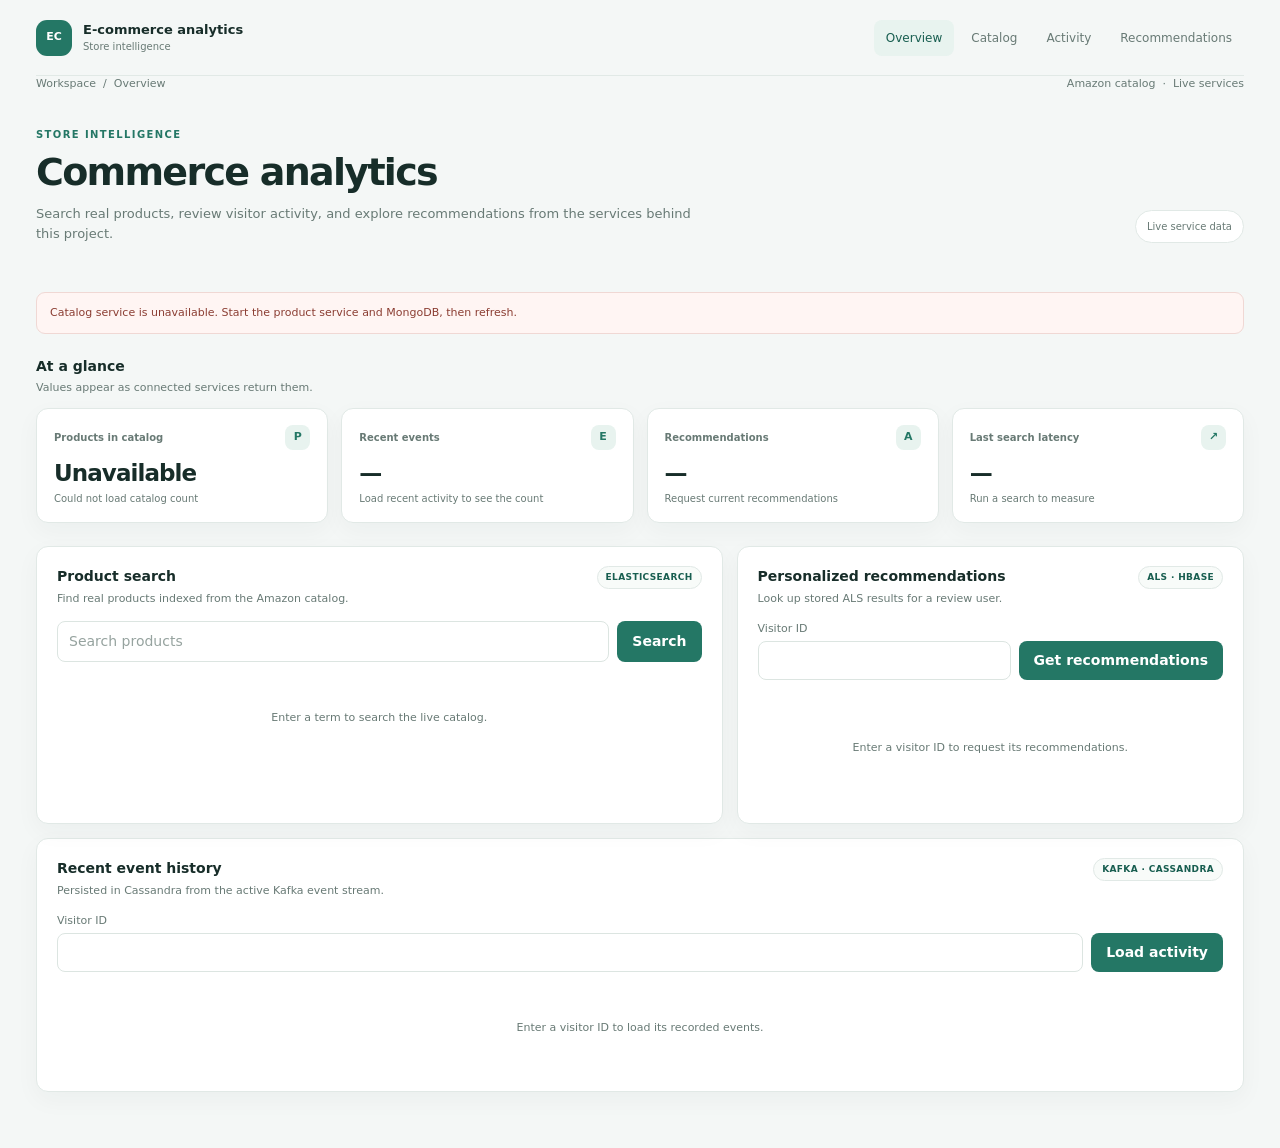
==== services/dashboard/index.html @ efc96782 "Polish dashboard presentation" ====
<!doctype html>
<html lang="en">
  <head>
    <meta charset="utf-8">
    <meta name="viewport" content="width=device-width, initial-scale=1">
    <meta name="theme-color" content="#f5f7f6">
    <title>Store overview</title>
    <style>
      :root {
        color-scheme: light;
        --page: #f4f7f6;
        --panel: #fff;
        --ink: #172d29;
        --muted: #687a75;
        --line: #e1e9e6;
        --accent: #247765;
        --accent-dark: #185e50;
        --soft: #e8f3ef;
        font: 14px/1.5 Inter, ui-sans-serif, system-ui, -apple-system, BlinkMacSystemFont, "Segoe UI", sans-serif;
      }
      * { box-sizing: border-box; }
      body { min-width: 320px; min-height: 100vh; margin: 0; color: var(--ink); background: var(--page); }
      a, button, input { font: inherit; }
      .layout { width: min(1320px, 100%); min-height: 100vh; margin: 0 auto; padding: 0 36px 56px; }
      aside { display: flex; min-height: 76px; align-items: center; justify-content: space-between; gap: 20px; border-bottom: 1px solid var(--line); }
      .brand { display: flex; align-items: center; gap: 11px; margin: 0; color: var(--ink); text-decoration: none; }
      .brand-copy { display: grid; line-height: 1.25; }
      .brand-copy strong { font-size: 13px; font-weight: 700; }
      .brand-copy small { margin-top: 3px; color: var(--muted); font-size: 10px; }
      .mark { display: grid; width: 36px; height: 36px; flex: 0 0 36px; place-items: center; border-radius: 11px; color: #fff; background: var(--accent); font-size: 11px; font-weight: 700; }
      .nav-label { display: none; }
      nav { display: flex; align-items: center; gap: 5px; }
      nav a { padding: 9px 12px; border-radius: 8px; color: var(--muted); font-size: 12px; text-decoration: none; transition: background-color .15s, color .15s; }
      nav a:hover, nav a[aria-current="page"] { color: var(--accent-dark); background: var(--soft); }
      main { padding: 0; }
      .page-heading { margin-bottom: 24px; }
      .topbar { display: flex; flex-wrap: wrap; align-items: center; justify-content: space-between; gap: 8px 16px; color: var(--muted); font-size: 11px; }
      .intro { display: flex; align-items: flex-end; justify-content: space-between; gap: 24px; padding: 34px 0 25px; }
      .eyebrow { margin: 0 0 9px; color: var(--accent); font-size: 10px; font-weight: 750; letter-spacing: .14em; text-transform: uppercase; }
      h1 { max-width: 720px; margin: 0; font-size: clamp(27px, 4vw, 38px); line-height: 1.12; letter-spacing: -.045em; }
      h2 { margin: 0; font-size: 14px; }
      .subtitle { max-width: 680px; margin: 11px 0 0; color: var(--muted); font-size: 13px; }
      .intro-note { flex: 0 0 auto; padding: 8px 11px; border: 1px solid var(--line); border-radius: 999px; color: var(--muted); background: var(--panel); font-size: 10px; }
      .notice { display: flex; align-items: center; gap: 9px; min-height: 42px; margin-bottom: 22px; padding: 10px 13px; border: 1px solid #d9e9e3; border-radius: 9px; color: #365f53; background: #eff7f3; font-size: 11px; }
      .notice[data-state="error"] { border-color: #f0d8d4; color: #8b3d32; background: #fff5f3; }
      .section-head { display: flex; align-items: flex-end; justify-content: space-between; gap: 16px; margin: 0 0 11px; }
      .section-title { margin: 0; font-size: 14px; font-weight: 650; }
      .section-copy { margin: 3px 0 0; color: var(--muted); font-size: 11px; }
      .metrics { display: grid; grid-template-columns: repeat(4, minmax(0, 1fr)); gap: 13px; margin-bottom: 23px; }
      .card { border: 1px solid var(--line); border-radius: 12px; background: var(--panel); box-shadow: 0 8px 24px rgb(25 53 45 / 4%); }
      .metric { min-height: 112px; padding: 16px 17px; }
      .metric-top { display: flex; align-items: center; justify-content: space-between; gap: 8px; }
      .metric-label { color: var(--muted); font-size: 10px; font-weight: 650; }
      .metric-mark { display: grid; width: 25px; height: 25px; place-items: center; border-radius: 8px; color: var(--accent); background: var(--soft); font-size: 11px; font-weight: 700; }
      .metric-value { margin-top: 11px; font-size: 23px; font-weight: 680; line-height: 1.1; letter-spacing: -.04em; }
      .metric-foot { margin-top: 5px; color: var(--muted); font-size: 10px; }
      .content-grid { display: grid; grid-template-columns: minmax(0, 1.15fr) minmax(310px, .85fr); gap: 14px; }
      .panel { min-width: 0; padding: 19px 20px; }
      .panel-head { display: flex; align-items: flex-start; justify-content: space-between; gap: 12px; margin-bottom: 14px; }
      .panel-head h2 { margin: 0; font-size: 14px; }
      .panel-head p { margin: 4px 0 0; color: var(--muted); font-size: 11px; }
      .source { flex: 0 0 auto; padding: 4px 8px; border: 1px solid var(--line); border-radius: 999px; color: var(--accent-dark); background: #f8fbf9; font-size: 9px; font-weight: 700; letter-spacing: .04em; text-transform: uppercase; }
      form { display: flex; gap: 8px; }
      input { width: 100%; min-width: 0; min-height: 39px; padding: 9px 11px; border: 1px solid #dce5e1; border-radius: 8px; color: var(--ink); background: #fff; outline: none; }
      input::placeholder { color: #96a39f; }
      input:focus-visible { border-color: #83b7a8; box-shadow: 0 0 0 3px rgb(36 119 101 / 12%); }
      button { flex: 0 0 auto; min-height: 39px; padding: 8px 15px; border: 0; border-radius: 8px; color: #fff; background: var(--accent); font-weight: 650; cursor: pointer; }
      button:hover { background: var(--accent-dark); }
      button:disabled { opacity: .6; cursor: wait; }
      .data-form { align-items: flex-end; margin: 0 0 12px; }
      .data-form label { display: grid; min-width: 150px; flex: 1; gap: 3px; color: var(--muted); font-size: 11px; }
      .data-list { display: grid; gap: 7px; margin: 12px 0 0; padding: 0; list-style: none; }
      .data-row { display: flex; align-items: center; justify-content: space-between; gap: 12px; padding: 9px 11px; border: 1px solid var(--line); border-radius: 7px; }
      .data-row strong { display: block; font-size: 12px; }
      .data-row span { color: var(--muted); font-size: 11px; }
      .data-score { white-space: nowrap; font-variant-numeric: tabular-nums; }
      ul { display: grid; gap: 8px; margin: 14px 0 0; padding: 0; list-style: none; }
      li { padding: 10px 12px; border: 1px solid var(--line); border-radius: 8px; overflow-wrap: anywhere; }
      li strong { display: block; font-size: 12px; }
      li span { color: var(--muted); font-size: 10px; }
      .empty { display: grid; min-height: 112px; place-content: center; color: var(--muted); text-align: center; font-size: 11px; }
      .empty strong { color: var(--ink); }
      .product-result { display: grid; grid-template-columns: 54px minmax(0, 1fr) auto; align-items: center; gap: 12px; }
      .product-photo { display: grid; width: 52px; height: 52px; place-items: center; overflow: hidden; border-radius: 7px; background: #f5f6f5; }
      .product-photo img { width: 100%; height: 100%; object-fit: contain; }
      .product-copy { min-width: 0; }
      .product-copy strong { overflow-wrap: anywhere; }
      .product-meta { display: block; color: var(--muted); font-size: 11px; }
      .product-price { white-space: nowrap; font-size: 12px; font-weight: 650; }
      .activity-panel { margin-top: 14px; }
      .activity-panel .empty { min-height: 88px; }
      :focus-visible { outline: 3px solid #9bcdbd; outline-offset: 2px; }
      @media (max-width: 900px) {
        .layout { padding-inline: 24px; }
        .metrics { grid-template-columns: repeat(2, minmax(0, 1fr)); }
        .content-grid { grid-template-columns: 1fr; }
      }
      @media (max-width: 620px) {
        .layout { padding: 0 16px 36px; }
        aside { min-height: 0; align-items: flex-start; flex-direction: column; gap: 10px; padding: 12px 0 9px; }
        nav { width: 100%; gap: 4px; overflow-x: auto; overscroll-behavior-inline: contain; }
        nav a { display: flex; min-height: 39px; flex: 0 0 auto; align-items: center; padding: 8px 10px; font-size: 11px; }
        .topbar { min-height: 0; }
        .intro { align-items: flex-start; flex-direction: column; gap: 13px; padding: 26px 0 20px; }
        .intro-note { align-self: flex-start; }
        .section-head { align-items: flex-start; flex-direction: column; gap: 4px; }
        .panel { padding: 16px; }
      }
      @media (max-width: 400px) {
        .layout { padding-inline: 12px; }
        .brand { gap: 8px; }
        .mark { width: 31px; height: 31px; flex-basis: 31px; }
        nav a { padding-inline: 6px; font-size: 10px; }
        .metrics { gap: 9px; }
        .metric { min-height: 101px; padding: 13px; }
        .metric-value { font-size: 20px; }
        .data-form { align-items: stretch; flex-direction: column; }
        .data-form label { min-width: 0; }
        .panel-head { flex-direction: column; gap: 7px; }
        .product-result { grid-template-columns: 46px minmax(0, 1fr); gap: 9px; }
        .product-photo { width: 44px; height: 44px; }
        .product-price { grid-column: 2; margin-top: -5px; }
      }
      @media (prefers-reduced-motion: reduce) {
        *, *::before, *::after { scroll-behavior: auto !important; transition-duration: .01ms !important; }
      }
    </style>
  </head>
  <body>
    <div class="layout">
      <aside aria-label="Main navigation">
        <a class="brand" href="#overview"><span class="mark" aria-hidden="true">EC</span><span class="brand-copy"><strong>E-commerce analytics</strong><small>Store intelligence</small></span></a>
        <p class="nav-label">Workspace</p>
        <nav>
          <a href="#overview" aria-current="page">Overview</a>
          <a href="#catalog">Catalog</a>
          <a href="#activity">Activity</a>
          <a href="#recommendations">Recommendations</a>
        </nav>
      </aside>
      <main id="overview">
        <header class="page-heading">
          <div class="topbar"><span>Workspace&nbsp; / &nbsp;Overview</span><span>Amazon catalog&nbsp; · &nbsp;Live services</span></div>
          <div class="intro"><div><p class="eyebrow">Store intelligence</p><h1>Commerce analytics</h1><p class="subtitle">Search real products, review visitor activity, and explore recommendations from the services behind this project.</p></div><span class="intro-note">Live service data</span></div>
        </header>
        <div id="connection" class="notice" role="status" aria-live="polite">Connecting to the catalog service…</div>
        <section aria-labelledby="metrics-title">
          <div class="section-head"><div><h2 class="section-title" id="metrics-title">At a glance</h2><p class="section-copy">Values appear as connected services return them.</p></div></div>
          <div class="metrics">
            <article class="card metric"><div class="metric-top"><span class="metric-label">Products in catalog</span><span class="metric-mark" aria-hidden="true">P</span></div><div class="metric-value" id="product-count">—</div><div class="metric-foot" id="catalog-note">Loading catalog count…</div></article>
            <article class="card metric"><div class="metric-top"><span class="metric-label">Recent events</span><span class="metric-mark" aria-hidden="true">E</span></div><div class="metric-value" id="event-count">—</div><div class="metric-foot" id="event-note">Load recent activity to see the count</div></article>
            <article class="card metric"><div class="metric-top"><span class="metric-label">Recommendations</span><span class="metric-mark" aria-hidden="true">A</span></div><div class="metric-value" id="recommendation-count">—</div><div class="metric-foot" id="recommendation-note">Request current recommendations</div></article>
            <article class="card metric"><div class="metric-top"><span class="metric-label">Last search latency</span><span class="metric-mark" aria-hidden="true">↗</span></div><div class="metric-value" id="search-latency">—</div><div class="metric-foot" id="search-note">Run a search to measure</div></article>
          </div>
        </section>
        <div class="content-grid" id="catalog">
          <section class="card panel search-panel" aria-labelledby="search-title">
            <div class="panel-head"><div><h2 id="search-title">Product search</h2><p>Find real products indexed from the Amazon catalog.</p></div><span class="source">Elasticsearch</span></div>
            <form id="search-form">
              <input id="search-query" type="search" name="q" maxlength="200" placeholder="Search products" aria-label="Search products" required>
              <button id="search-button" type="submit">Search</button>
            </form>
            <div id="search-results" class="empty" role="status" aria-live="polite">Enter a term to search the live catalog.</div>
          </section>

          <section class="card panel" id="recommendations" aria-labelledby="recommendation-title">
            <div class="panel-head"><div><h2 id="recommendation-title">Personalized recommendations</h2><p>Look up stored ALS results for a review user.</p></div><span class="source">ALS · HBase</span></div>
            <form class="data-form" id="recommendation-form">
              <label for="recommendation-user-id">Visitor ID<input id="recommendation-user-id" type="text" maxlength="100" required></label>
              <button id="recommendation-button" type="submit">Get recommendations</button>
            </form>
            <div id="recommendation-results" class="empty" role="status" aria-live="polite">Enter a visitor ID to request its recommendations.</div>
          </section>
        </div>
        <section class="card panel activity-panel" id="activity" aria-labelledby="activity-title">
          <div class="panel-head"><div><h2 id="activity-title">Recent event history</h2><p>Persisted in Cassandra from the active Kafka event stream.</p></div><span class="source">Kafka · Cassandra</span></div>
          <form class="data-form" id="event-form">
            <label for="event-user-id">Visitor ID<input id="event-user-id" type="number" min="1" step="1" required></label>
            <button id="event-button" type="submit">Load activity</button>
          </form>
          <div id="event-results" class="empty" role="status" aria-live="polite">Enter a visitor ID to load its recorded events.</div>
        </section>
      </main>
    </div>
    <script>
      const countEl = document.querySelector("#product-count");
      const catalogNote = document.querySelector("#catalog-note");
      const connection = document.querySelector("#connection");
      const latency = document.querySelector("#search-latency");
      const searchNote = document.querySelector("#search-note");
      const form = document.querySelector("#search-form");
      const query = document.querySelector("#search-query");
      const button = document.querySelector("#search-button");
      const results = document.querySelector("#search-results");
      const eventForm = document.querySelector("#event-form");
      const eventButton = document.querySelector("#event-button");
      const eventResults = document.querySelector("#event-results");
      const eventCount = document.querySelector("#event-count");
      const eventNote = document.querySelector("#event-note");
      const recommendationForm = document.querySelector("#recommendation-form");
      const recommendationButton = document.querySelector("#recommendation-button");
      const recommendationResults = document.querySelector("#recommendation-results");
      const recommendationCount = document.querySelector("#recommendation-count");
      const recommendationNote = document.querySelector("#recommendation-note");
      const serviceUrl = (port) => `${location.protocol}//${location.hostname}:${port}`;

      async function loadCount() {
        try {
          const res = await fetch("/products/count", { headers: { Accept: "application/json" } });
          if (!res.ok) throw new Error("Catalog request failed");
          const data = await res.json();
          if (!Number.isInteger(data.count) || data.count < 0) throw new Error("Invalid catalog count");
          countEl.textContent = data.count.toLocaleString();
          catalogNote.textContent = "Current MongoDB catalog count";
          connection.textContent = "Catalog service connected";
          connection.dataset.state = "ready";
        } catch {
          countEl.textContent = "Unavailable";
          catalogNote.textContent = "Could not load catalog count";
          connection.textContent = "Catalog service is unavailable. Start the product service and MongoDB, then refresh.";
          connection.dataset.state = "error";
        }
      }

      form.addEventListener("submit", async (event) => {
        event.preventDefault();
        const term = query.value.trim();
        if (!term) return;
        button.disabled = true;
        latency.textContent = "…";
        searchNote.textContent = "Waiting for search service";
        results.className = "empty";
        results.textContent = "Searching the live catalog…";
        const start = performance.now();
        try {
          const params = new URLSearchParams({ q: term, limit: "5" });
          const res = await fetch("/products/search?" + params.toString(), { headers: { Accept: "application/json" } });
          if (!res.ok) throw new Error("Search request failed");
          const items = await res.json();
          latency.textContent = Math.round(performance.now() - start) + " ms";
          searchNote.textContent = "Browser-measured response time";
          if (!items.length) {
            results.className = "empty";
            results.textContent = "No matching products were returned.";
            return;
          }
          const list = document.createElement("ul");
          for (const item of items) {
            const row = document.createElement("li");
            const photo = document.createElement("div");
            const info = document.createElement("div");
            const name = document.createElement("strong");
            const meta = document.createElement("span");
            const price = document.createElement("span");
            row.className = "product-result";
            photo.className = "product-photo";
            photo.setAttribute("aria-hidden", "true");
            info.className = "product-copy";
            meta.className = "product-meta";
            price.className = "product-price";
            name.textContent = item.name;
            const facts = [item.brand, item.category].filter(Boolean);
            if (Number.isFinite(item.rating?.average) && item.rating.average > 0) {
              const count = Number.isInteger(item.rating.count) ? item.rating.count : 0;
              facts.push("★ " + item.rating.average.toFixed(1) + " (" + count + ")");
            }
            meta.textContent = facts.join(" · ");
            price.textContent = (item.currency || "USD") + " " + item.price;
            const image = item.images?.[0];
            if (typeof image === "string") {
              try {
                const url = new URL(image);
                if (url.protocol === "https:") {
                  const img = document.createElement("img");
                  img.src = url.href;
                  img.alt = "";
                  img.loading = "lazy";
                  img.referrerPolicy = "no-referrer";
                  img.addEventListener("error", () => photo.replaceChildren(), { once: true });
                  photo.append(img);
                }
              } catch {
                // Ignore malformed image URLs from catalog records.
              }
            }
            info.append(name, meta);
            row.append(photo, info, price);
            list.append(row);
          }
          results.className = "";
          results.replaceChildren(list);
        } catch {
          latency.textContent = "Unavailable";
          searchNote.textContent = "Search service could not be reached";
          results.className = "empty";
          results.textContent = "Search is unavailable. Check the product service and Elasticsearch.";
        } finally {
          button.disabled = false;
        }
      });

      eventForm.addEventListener("submit", async (event) => {
        event.preventDefault();
        const userId = document.querySelector("#event-user-id").value.trim();
        eventButton.disabled = true;
        eventResults.className = "empty";
        eventResults.textContent = "Loading recorded events…";
        eventCount.textContent = "…";
        eventNote.textContent = "Waiting for the event service";
        try {
          const response = await fetch(`${serviceUrl(8002)}/users/${encodeURIComponent(userId)}/events?limit=10`, {
            headers: { Accept: "application/json" },
          });
          if (!response.ok) throw new Error("Event request failed");
          const events = await response.json();
          if (!Array.isArray(events)) throw new Error("Invalid event response");
          eventCount.textContent = events.length.toLocaleString();
          eventNote.textContent = `Recent records for visitor ${userId}`;
          if (!events.length) {
            eventResults.textContent = "No recorded events for this visitor.";
            return;
          }
          const list = document.createElement("ul");
          list.className = "data-list";
          for (const item of events) {
            const row = document.createElement("li");
            const detail = document.createElement("div");
            const kind = document.createElement("strong");
            const product = document.createElement("span");
            const time = document.createElement("span");
            row.className = "data-row";
            kind.textContent = String(item.event_type || "event").replaceAll("_", " ");
            product.textContent = `Product ${item.product_id}`;
            const date = new Date(item.occurred_at);
            time.textContent = Number.isNaN(date.getTime()) ? String(item.occurred_at || "") : date.toLocaleString();
            detail.append(kind, product);
            row.append(detail, time);
            list.append(row);
          }
          eventResults.className = "";
          eventResults.replaceChildren(list);
        } catch {
          eventCount.textContent = "Unavailable";
          eventNote.textContent = "Could not load visitor events";
          eventResults.textContent = "Activity is unavailable. Check the event service and Cassandra.";
        } finally {
          eventButton.disabled = false;
        }
      });

      recommendationForm.addEventListener("submit", async (event) => {
        event.preventDefault();
        const userId = document.querySelector("#recommendation-user-id").value.trim();
        recommendationButton.disabled = true;
        recommendationResults.className = "empty";
        recommendationResults.textContent = "Loading recommendations…";
        recommendationCount.textContent = "…";
        recommendationNote.textContent = "Waiting for the recommendation service";
        try {
          const response = await fetch(`${serviceUrl(8003)}/recommendations/${encodeURIComponent(userId)}?n=5`, {
            headers: { Accept: "application/json" },
          });
          if (response.status === 404) {
            recommendationCount.textContent = "0";
            recommendationNote.textContent = `No saved results for visitor ${userId}`;
            recommendationResults.textContent = "No precomputed recommendations were found for this visitor.";
            return;
          }
          if (!response.ok) throw new Error("Recommendation request failed");
          const data = await response.json();
          if (data.user_id !== userId || !Array.isArray(data.recommendations)) {
            throw new Error("Invalid recommendation response");
          }
          recommendationCount.textContent = data.recommendations.length.toLocaleString();
          recommendationNote.textContent = `ALS results for visitor ${userId}`;
          if (!data.recommendations.length) {
            recommendationResults.textContent = "No recommendations were returned.";
            return;
          }
          const list = document.createElement("ul");
          list.className = "data-list";
          for (const item of data.recommendations) {
            const row = document.createElement("li");
            const product = document.createElement("strong");
            const score = document.createElement("span");
            row.className = "data-row";
            product.textContent = `Product ${item.product_id}`;
            score.className = "data-score";
            score.textContent = Number.isFinite(item.score) ? `Score ${item.score.toFixed(3)}` : "Score unavailable";
            row.append(product, score);
            list.append(row);
          }
          recommendationResults.className = "";
          recommendationResults.replaceChildren(list);
        } catch {
          recommendationCount.textContent = "Unavailable";
          recommendationNote.textContent = "Could not load recommendations";
          recommendationResults.textContent = "Recommendations are unavailable. Check the recommendation service and HBase.";
        } finally {
          recommendationButton.disabled = false;
        }
      });
      loadCount();
    </script>
  </body>
</html>
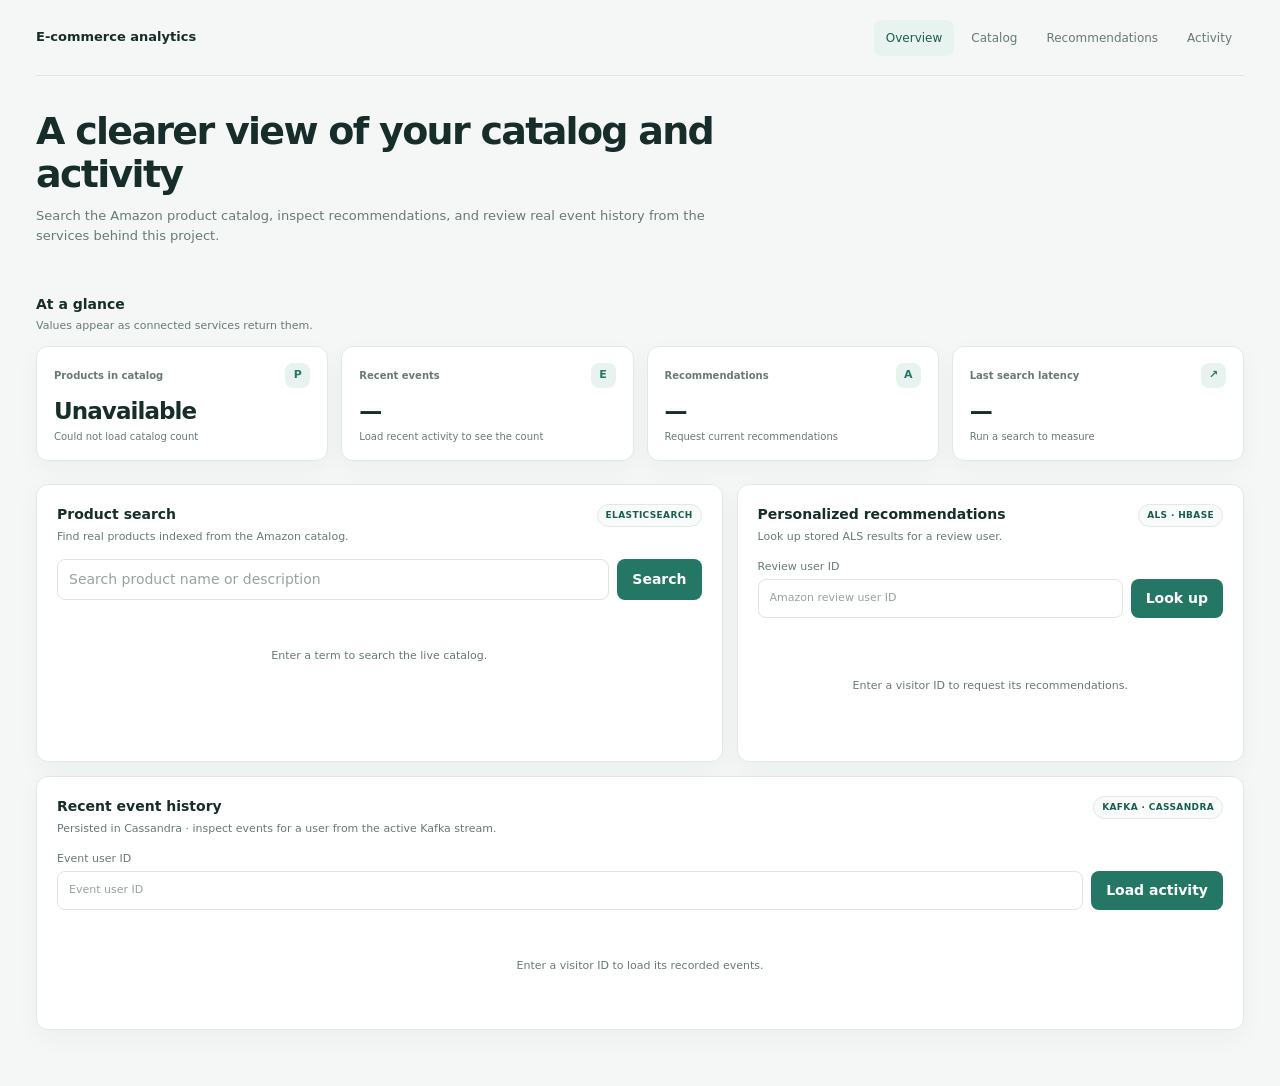
==== commit e77420b0: "Refine dashboard header and palette" ====
--- a/services/dashboard/index.html
+++ b/services/dashboard/index.html
@@ -3,8 +3,8 @@
   <head>
     <meta charset="utf-8">
     <meta name="viewport" content="width=device-width, initial-scale=1">
-    <meta name="theme-color" content="#f5f7f6">
-    <title>Store overview</title>
+    <meta name="theme-color" content="#f4f7f6">
+    <title>E-commerce analytics</title>
     <style>
       :root {
         color-scheme: light;
@@ -16,6 +16,8 @@
         --accent: #247765;
         --accent-dark: #185e50;
         --soft: #e8f3ef;
+        --blue: #3976b8;
+        --orange: #bc7046;
         font: 14px/1.5 Inter, ui-sans-serif, system-ui, -apple-system, BlinkMacSystemFont, "Segoe UI", sans-serif;
       }
       * { box-sizing: border-box; }
@@ -23,26 +25,19 @@
       a, button, input { font: inherit; }
       .layout { width: min(1320px, 100%); min-height: 100vh; margin: 0 auto; padding: 0 36px 56px; }
       aside { display: flex; min-height: 76px; align-items: center; justify-content: space-between; gap: 20px; border-bottom: 1px solid var(--line); }
-      .brand { display: flex; align-items: center; gap: 11px; margin: 0; color: var(--ink); text-decoration: none; }
+      .brand { display: flex; align-items: center; margin: 0; color: var(--ink); text-decoration: none; }
       .brand-copy { display: grid; line-height: 1.25; }
       .brand-copy strong { font-size: 13px; font-weight: 700; }
-      .brand-copy small { margin-top: 3px; color: var(--muted); font-size: 10px; }
-      .mark { display: grid; width: 36px; height: 36px; flex: 0 0 36px; place-items: center; border-radius: 11px; color: #fff; background: var(--accent); font-size: 11px; font-weight: 700; }
       .nav-label { display: none; }
       nav { display: flex; align-items: center; gap: 5px; }
       nav a { padding: 9px 12px; border-radius: 8px; color: var(--muted); font-size: 12px; text-decoration: none; transition: background-color .15s, color .15s; }
       nav a:hover, nav a[aria-current="page"] { color: var(--accent-dark); background: var(--soft); }
       main { padding: 0; }
-      .page-heading { margin-bottom: 24px; }
-      .topbar { display: flex; flex-wrap: wrap; align-items: center; justify-content: space-between; gap: 8px 16px; color: var(--muted); font-size: 11px; }
-      .intro { display: flex; align-items: flex-end; justify-content: space-between; gap: 24px; padding: 34px 0 25px; }
-      .eyebrow { margin: 0 0 9px; color: var(--accent); font-size: 10px; font-weight: 750; letter-spacing: .14em; text-transform: uppercase; }
+      .page-heading { margin-bottom: 23px; }
+      .intro { display: flex; align-items: flex-end; justify-content: space-between; gap: 24px; padding: 34px 0 26px; }
       h1 { max-width: 720px; margin: 0; font-size: clamp(27px, 4vw, 38px); line-height: 1.12; letter-spacing: -.045em; }
       h2 { margin: 0; font-size: 14px; }
       .subtitle { max-width: 680px; margin: 11px 0 0; color: var(--muted); font-size: 13px; }
-      .intro-note { flex: 0 0 auto; padding: 8px 11px; border: 1px solid var(--line); border-radius: 999px; color: var(--muted); background: var(--panel); font-size: 10px; }
-      .notice { display: flex; align-items: center; gap: 9px; min-height: 42px; margin-bottom: 22px; padding: 10px 13px; border: 1px solid #d9e9e3; border-radius: 9px; color: #365f53; background: #eff7f3; font-size: 11px; }
-      .notice[data-state="error"] { border-color: #f0d8d4; color: #8b3d32; background: #fff5f3; }
       .section-head { display: flex; align-items: flex-end; justify-content: space-between; gap: 16px; margin: 0 0 11px; }
       .section-title { margin: 0; font-size: 14px; font-weight: 650; }
       .section-copy { margin: 3px 0 0; color: var(--muted); font-size: 11px; }
@@ -81,7 +76,7 @@
       .empty { display: grid; min-height: 112px; place-content: center; color: var(--muted); text-align: center; font-size: 11px; }
       .empty strong { color: var(--ink); }
       .product-result { display: grid; grid-template-columns: 54px minmax(0, 1fr) auto; align-items: center; gap: 12px; }
-      .product-photo { display: grid; width: 52px; height: 52px; place-items: center; overflow: hidden; border-radius: 7px; background: #f5f6f5; }
+      .product-photo { display: grid; width: 52px; height: 52px; place-items: center; overflow: hidden; border-radius: 7px; background: #f8fbf9; }
       .product-photo img { width: 100%; height: 100%; object-fit: contain; }
       .product-copy { min-width: 0; }
       .product-copy strong { overflow-wrap: anywhere; }
@@ -90,6 +85,10 @@
       .activity-panel { margin-top: 14px; }
       .activity-panel .empty { min-height: 88px; }
       :focus-visible { outline: 3px solid #9bcdbd; outline-offset: 2px; }
+      @media (max-width: 480px) {
+        .data-row { align-items: flex-start; flex-direction: column; gap: 3px; }
+        .data-row > span { overflow-wrap: anywhere; }
+      }
       @media (max-width: 900px) {
         .layout { padding-inline: 24px; }
         .metrics { grid-template-columns: repeat(2, minmax(0, 1fr)); }
@@ -100,18 +99,14 @@
         aside { min-height: 0; align-items: flex-start; flex-direction: column; gap: 10px; padding: 12px 0 9px; }
         nav { width: 100%; gap: 4px; overflow-x: auto; overscroll-behavior-inline: contain; }
         nav a { display: flex; min-height: 39px; flex: 0 0 auto; align-items: center; padding: 8px 10px; font-size: 11px; }
-        .topbar { min-height: 0; }
         .intro { align-items: flex-start; flex-direction: column; gap: 13px; padding: 26px 0 20px; }
-        .intro-note { align-self: flex-start; }
         .section-head { align-items: flex-start; flex-direction: column; gap: 4px; }
         .panel { padding: 16px; }
       }
       @media (max-width: 400px) {
         .layout { padding-inline: 12px; }
-        .brand { gap: 8px; }
-        .mark { width: 31px; height: 31px; flex-basis: 31px; }
         nav a { padding-inline: 6px; font-size: 10px; }
-        .metrics { gap: 9px; }
+        .metrics { grid-template-columns: 1fr; gap: 9px; }
         .metric { min-height: 101px; padding: 13px; }
         .metric-value { font-size: 20px; }
         .data-form { align-items: stretch; flex-direction: column; }
@@ -129,21 +124,18 @@
   <body>
     <div class="layout">
       <aside aria-label="Main navigation">
-        <a class="brand" href="#overview"><span class="mark" aria-hidden="true">EC</span><span class="brand-copy"><strong>E-commerce analytics</strong><small>Store intelligence</small></span></a>
-        <p class="nav-label">Workspace</p>
+        <a class="brand" href="#overview"><span class="brand-copy"><strong>E-commerce analytics</strong></span></a>
         <nav>
           <a href="#overview" aria-current="page">Overview</a>
           <a href="#catalog">Catalog</a>
+          <a href="#recommendations">Recommendations</a>
           <a href="#activity">Activity</a>
-          <a href="#recommendations">Recommendations</a>
         </nav>
       </aside>
       <main id="overview">
         <header class="page-heading">
-          <div class="topbar"><span>Workspace&nbsp; / &nbsp;Overview</span><span>Amazon catalog&nbsp; · &nbsp;Live services</span></div>
-          <div class="intro"><div><p class="eyebrow">Store intelligence</p><h1>Commerce analytics</h1><p class="subtitle">Search real products, review visitor activity, and explore recommendations from the services behind this project.</p></div><span class="intro-note">Live service data</span></div>
+          <div class="intro"><div><h1>A clearer view of your catalog and activity</h1><p class="subtitle">Search the Amazon product catalog, inspect recommendations, and review real event history from the services behind this project.</p></div></div>
         </header>
-        <div id="connection" class="notice" role="status" aria-live="polite">Connecting to the catalog service…</div>
         <section aria-labelledby="metrics-title">
           <div class="section-head"><div><h2 class="section-title" id="metrics-title">At a glance</h2><p class="section-copy">Values appear as connected services return them.</p></div></div>
           <div class="metrics">
@@ -157,7 +149,7 @@
           <section class="card panel search-panel" aria-labelledby="search-title">
             <div class="panel-head"><div><h2 id="search-title">Product search</h2><p>Find real products indexed from the Amazon catalog.</p></div><span class="source">Elasticsearch</span></div>
             <form id="search-form">
-              <input id="search-query" type="search" name="q" maxlength="200" placeholder="Search products" aria-label="Search products" required>
+              <input id="search-query" type="search" name="q" maxlength="200" placeholder="Search product name or description" aria-label="Search products" required>
               <button id="search-button" type="submit">Search</button>
             </form>
             <div id="search-results" class="empty" role="status" aria-live="polite">Enter a term to search the live catalog.</div>
@@ -166,16 +158,16 @@
           <section class="card panel" id="recommendations" aria-labelledby="recommendation-title">
             <div class="panel-head"><div><h2 id="recommendation-title">Personalized recommendations</h2><p>Look up stored ALS results for a review user.</p></div><span class="source">ALS · HBase</span></div>
             <form class="data-form" id="recommendation-form">
-              <label for="recommendation-user-id">Visitor ID<input id="recommendation-user-id" type="text" maxlength="100" required></label>
-              <button id="recommendation-button" type="submit">Get recommendations</button>
+              <label for="recommendation-user-id">Review user ID<input id="recommendation-user-id" type="text" maxlength="100" placeholder="Amazon review user ID" autocomplete="off" required></label>
+              <button id="recommendation-button" type="submit">Look up</button>
             </form>
             <div id="recommendation-results" class="empty" role="status" aria-live="polite">Enter a visitor ID to request its recommendations.</div>
           </section>
         </div>
         <section class="card panel activity-panel" id="activity" aria-labelledby="activity-title">
-          <div class="panel-head"><div><h2 id="activity-title">Recent event history</h2><p>Persisted in Cassandra from the active Kafka event stream.</p></div><span class="source">Kafka · Cassandra</span></div>
+          <div class="panel-head"><div><h2 id="activity-title">Recent event history</h2><p>Persisted in Cassandra · inspect events for a user from the active Kafka stream.</p></div><span class="source">Kafka · Cassandra</span></div>
           <form class="data-form" id="event-form">
-            <label for="event-user-id">Visitor ID<input id="event-user-id" type="number" min="1" step="1" required></label>
+            <label for="event-user-id">Event user ID<input id="event-user-id" type="number" inputmode="numeric" min="1" step="1" placeholder="Event user ID" required></label>
             <button id="event-button" type="submit">Load activity</button>
           </form>
           <div id="event-results" class="empty" role="status" aria-live="polite">Enter a visitor ID to load its recorded events.</div>
@@ -185,7 +177,6 @@
     <script>
       const countEl = document.querySelector("#product-count");
       const catalogNote = document.querySelector("#catalog-note");
-      const connection = document.querySelector("#connection");
       const latency = document.querySelector("#search-latency");
       const searchNote = document.querySelector("#search-note");
       const form = document.querySelector("#search-form");
@@ -212,13 +203,9 @@
           if (!Number.isInteger(data.count) || data.count < 0) throw new Error("Invalid catalog count");
           countEl.textContent = data.count.toLocaleString();
           catalogNote.textContent = "Current MongoDB catalog count";
-          connection.textContent = "Catalog service connected";
-          connection.dataset.state = "ready";
         } catch {
           countEl.textContent = "Unavailable";
           catalogNote.textContent = "Could not load catalog count";
-          connection.textContent = "Catalog service is unavailable. Start the product service and MongoDB, then refresh.";
-          connection.dataset.state = "error";
         }
       }
 
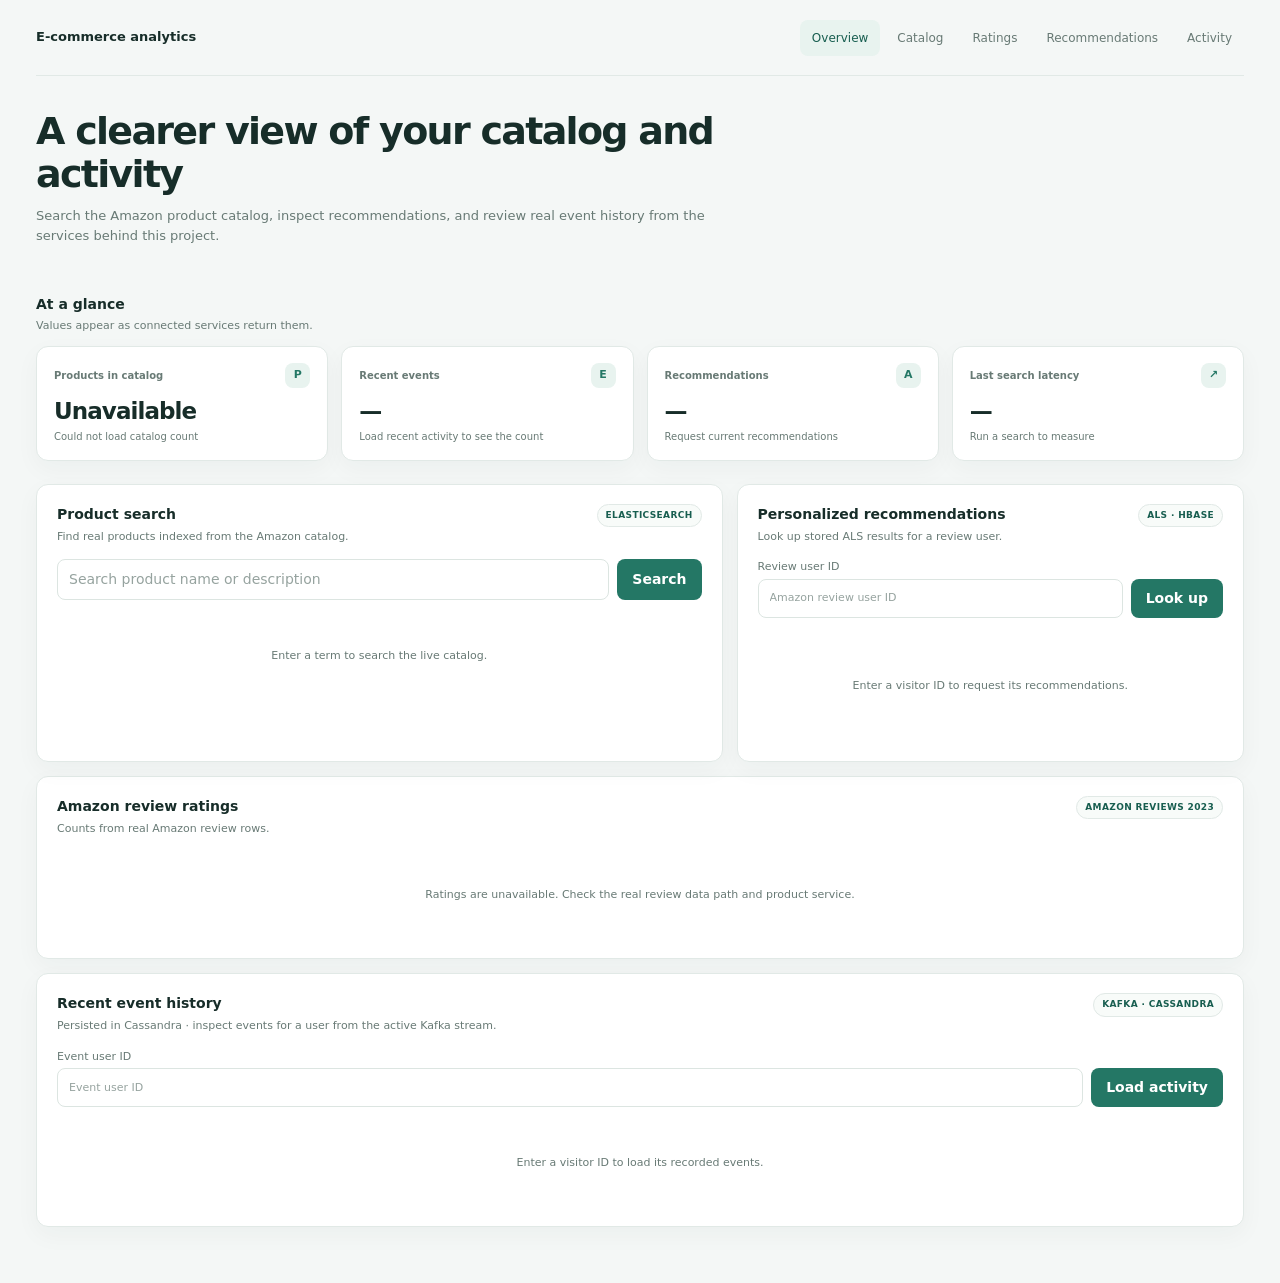
==== commit 8bca8229: "Connect dashboard to Amazon ratings" ====
--- a/services/dashboard/index.html
+++ b/services/dashboard/index.html
@@ -128,6 +128,7 @@
         <nav>
           <a href="#overview" aria-current="page">Overview</a>
           <a href="#catalog">Catalog</a>
+          <a href="#ratings">Ratings</a>
           <a href="#recommendations">Recommendations</a>
           <a href="#activity">Activity</a>
         </nav>
@@ -164,6 +165,10 @@
             <div id="recommendation-results" class="empty" role="status" aria-live="polite">Enter a visitor ID to request its recommendations.</div>
           </section>
         </div>
+        <section class="card panel activity-panel" id="ratings" aria-labelledby="ratings-title">
+          <div class="panel-head"><div><h2 id="ratings-title">Amazon review ratings</h2><p>Counts from real Amazon review rows.</p></div><span class="source">Amazon Reviews 2023</span></div>
+          <div id="rating-results" class="empty" role="status" aria-live="polite">Loading review ratings…</div>
+        </section>
         <section class="card panel activity-panel" id="activity" aria-labelledby="activity-title">
           <div class="panel-head"><div><h2 id="activity-title">Recent event history</h2><p>Persisted in Cassandra · inspect events for a user from the active Kafka stream.</p></div><span class="source">Kafka · Cassandra</span></div>
           <form class="data-form" id="event-form">
@@ -193,6 +198,7 @@
       const recommendationResults = document.querySelector("#recommendation-results");
       const recommendationCount = document.querySelector("#recommendation-count");
       const recommendationNote = document.querySelector("#recommendation-note");
+      const ratingResults = document.querySelector("#rating-results");
       const serviceUrl = (port) => `${location.protocol}//${location.hostname}:${port}`;
 
       async function loadCount() {
@@ -206,6 +212,50 @@
         } catch {
           countEl.textContent = "Unavailable";
           catalogNote.textContent = "Could not load catalog count";
+        }
+      }
+
+      async function loadRatings() {
+        try {
+          const response = await fetch("/metrics/amazon-ratings", {
+            headers: { Accept: "application/json" },
+          });
+          if (!response.ok) throw new Error("Rating request failed");
+          const data = await response.json();
+          if (
+            data.source !== "amazon_reviews_2023" ||
+            !Array.isArray(data.buckets) ||
+            data.buckets.some((bucket) =>
+              !Number.isFinite(bucket.rating) ||
+              bucket.rating < 1 ||
+              bucket.rating > 5 ||
+              !Number.isInteger(bucket.count) ||
+              bucket.count < 0
+            )
+          ) {
+            throw new Error("Invalid rating response");
+          }
+          if (!data.buckets.length) {
+            ratingResults.textContent = "No Amazon review ratings are available.";
+            return;
+          }
+          const list = document.createElement("ul");
+          list.className = "data-list";
+          for (const bucket of [...data.buckets].sort((a, b) => a.rating - b.rating)) {
+            const row = document.createElement("li");
+            const rating = document.createElement("strong");
+            const count = document.createElement("span");
+            row.className = "data-row";
+            rating.textContent = `${bucket.rating} ${bucket.rating === 1 ? "star" : "stars"}`;
+            count.textContent = `${bucket.count.toLocaleString()} reviews`;
+            row.append(rating, count);
+            list.append(row);
+          }
+          ratingResults.className = "";
+          ratingResults.replaceChildren(list);
+        } catch {
+          ratingResults.className = "empty";
+          ratingResults.textContent = "Ratings are unavailable. Check the real review data path and product service.";
         }
       }
 
@@ -388,6 +438,7 @@
         }
       });
       loadCount();
+      loadRatings();
     </script>
   </body>
 </html>
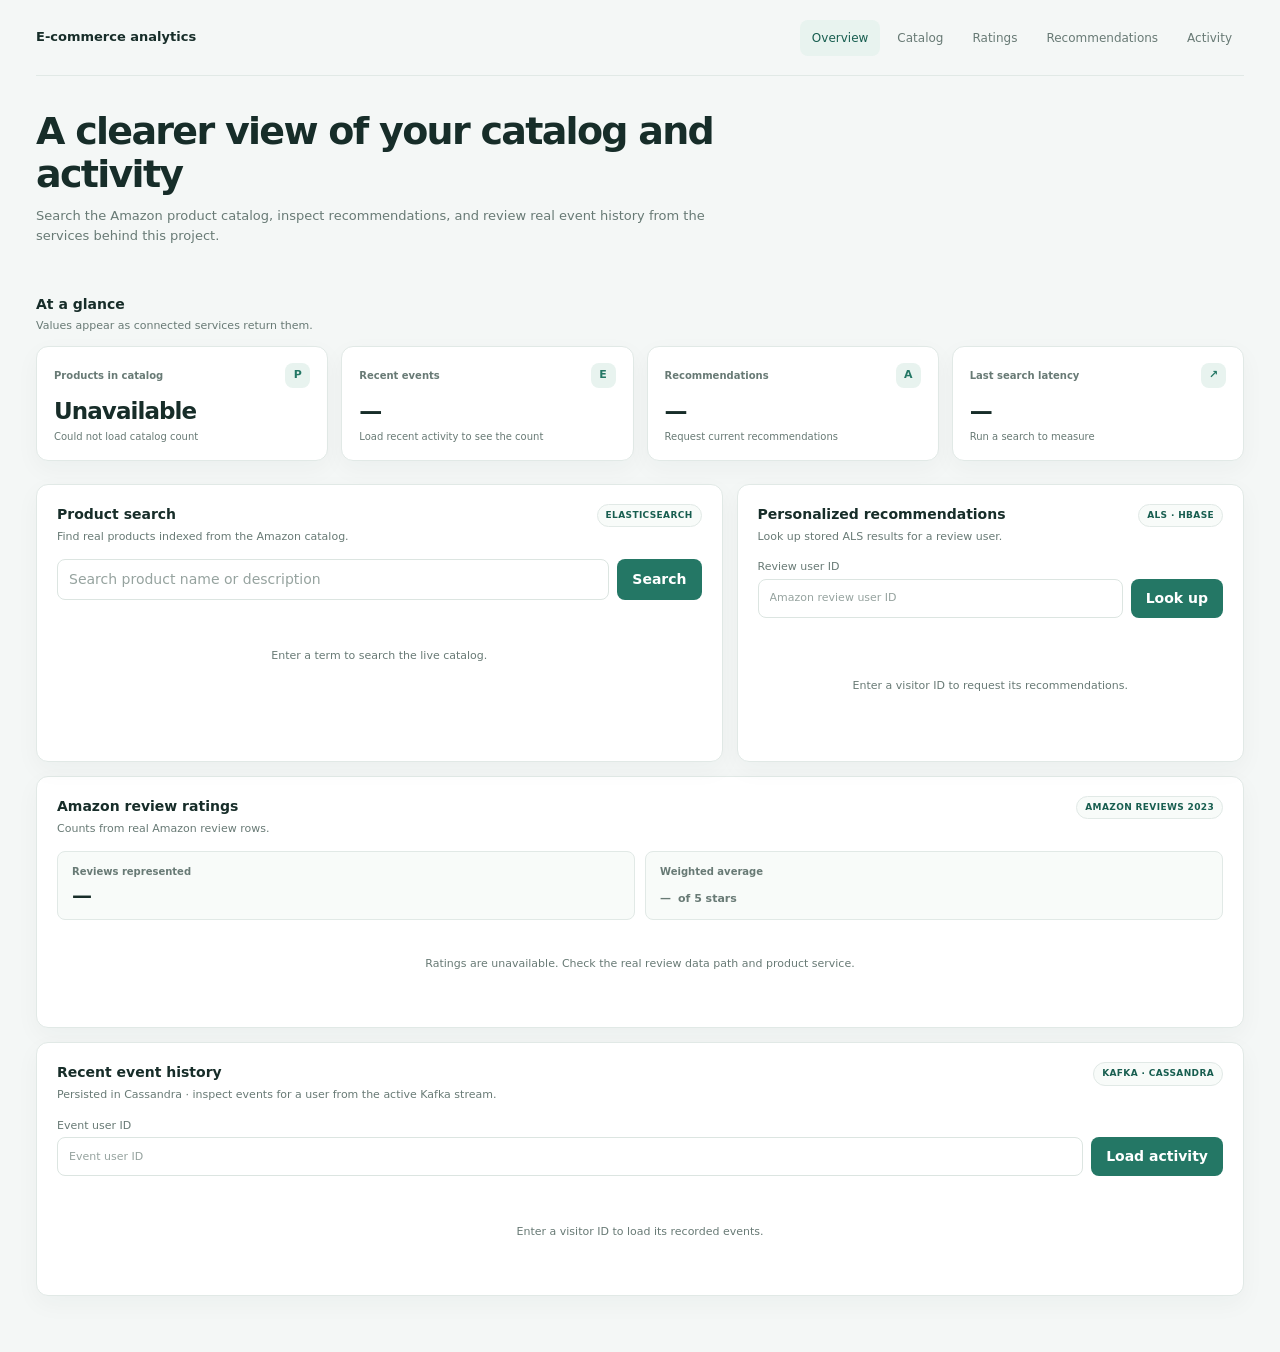
==== commit f4c57285: "Show Amazon rating summary" ====
--- a/services/dashboard/index.html
+++ b/services/dashboard/index.html
@@ -69,6 +69,11 @@
       .data-row strong { display: block; font-size: 12px; }
       .data-row span { color: var(--muted); font-size: 11px; }
       .data-score { white-space: nowrap; font-variant-numeric: tabular-nums; }
+      .rating-summary { display: grid; grid-template-columns: repeat(2, minmax(0, 1fr)); gap: 10px; margin: 0; }
+      .rating-summary > div { min-width: 0; padding: 12px 14px; border: 1px solid var(--line); border-radius: 8px; background: #f8fbf9; }
+      .rating-summary dt { color: var(--muted); font-size: 10px; font-weight: 650; }
+      .rating-summary dd { margin: 4px 0 0; font-size: 20px; font-weight: 700; line-height: 1.2; font-variant-numeric: tabular-nums; }
+      .rating-summary dd span { color: var(--muted); font-size: 11px; font-weight: 550; }
       ul { display: grid; gap: 8px; margin: 14px 0 0; padding: 0; list-style: none; }
       li { padding: 10px 12px; border: 1px solid var(--line); border-radius: 8px; overflow-wrap: anywhere; }
       li strong { display: block; font-size: 12px; }
@@ -102,6 +107,7 @@
         .intro { align-items: flex-start; flex-direction: column; gap: 13px; padding: 26px 0 20px; }
         .section-head { align-items: flex-start; flex-direction: column; gap: 4px; }
         .panel { padding: 16px; }
+        .rating-summary > div { padding: 10px; }
       }
       @media (max-width: 400px) {
         .layout { padding-inline: 12px; }
@@ -167,6 +173,10 @@
         </div>
         <section class="card panel activity-panel" id="ratings" aria-labelledby="ratings-title">
           <div class="panel-head"><div><h2 id="ratings-title">Amazon review ratings</h2><p>Counts from real Amazon review rows.</p></div><span class="source">Amazon Reviews 2023</span></div>
+          <dl id="rating-summary" class="rating-summary" hidden aria-label="Amazon review rating summary">
+            <div><dt>Reviews represented</dt><dd id="rating-total">—</dd></div>
+            <div><dt>Weighted average</dt><dd><span id="rating-average">—</span> <span>of 5 stars</span></dd></div>
+          </dl>
           <div id="rating-results" class="empty" role="status" aria-live="polite">Loading review ratings…</div>
         </section>
         <section class="card panel activity-panel" id="activity" aria-labelledby="activity-title">
@@ -199,6 +209,9 @@
       const recommendationCount = document.querySelector("#recommendation-count");
       const recommendationNote = document.querySelector("#recommendation-note");
       const ratingResults = document.querySelector("#rating-results");
+      const ratingSummary = document.querySelector("#rating-summary");
+      const ratingTotal = document.querySelector("#rating-total");
+      const ratingAverage = document.querySelector("#rating-average");
       const serviceUrl = (port) => `${location.protocol}//${location.hostname}:${port}`;
 
       async function loadCount() {
@@ -235,19 +248,27 @@
           ) {
             throw new Error("Invalid rating response");
           }
-          if (!data.buckets.length) {
+          const buckets = [...data.buckets].sort((a, b) => a.rating - b.rating);
+          const total = buckets.reduce((sum, bucket) => sum + bucket.count, 0);
+          if (!total) {
+            ratingSummary.hidden = true;
             ratingResults.textContent = "No Amazon review ratings are available.";
             return;
           }
+          const average = buckets.reduce((sum, bucket) => sum + bucket.rating * bucket.count, 0) / total;
+          ratingTotal.textContent = total.toLocaleString();
+          ratingAverage.textContent = average.toFixed(2);
+          ratingSummary.hidden = false;
           const list = document.createElement("ul");
           list.className = "data-list";
-          for (const bucket of [...data.buckets].sort((a, b) => a.rating - b.rating)) {
+          for (const bucket of buckets) {
             const row = document.createElement("li");
             const rating = document.createElement("strong");
             const count = document.createElement("span");
             row.className = "data-row";
             rating.textContent = `${bucket.rating} ${bucket.rating === 1 ? "star" : "stars"}`;
-            count.textContent = `${bucket.count.toLocaleString()} reviews`;
+            const share = (bucket.count / total * 100).toLocaleString(undefined, { maximumFractionDigits: 1 });
+            count.textContent = `${bucket.count.toLocaleString()} reviews · ${share}% of total`;
             row.append(rating, count);
             list.append(row);
           }
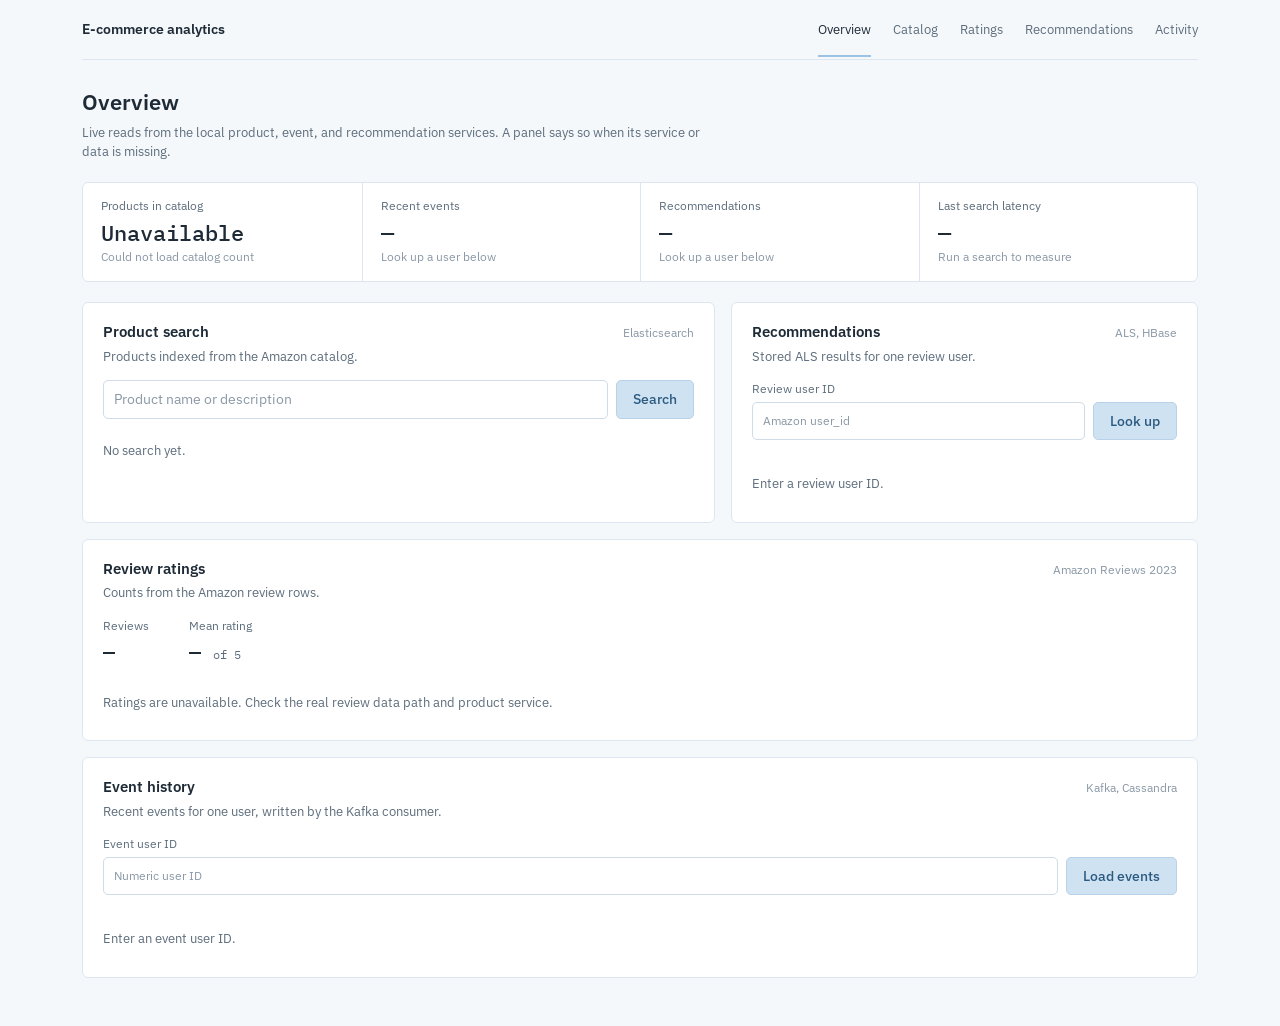
==== commit 273d9857: "Restyle dashboard in light blue" ====
--- a/services/dashboard/index.html
+++ b/services/dashboard/index.html
@@ -3,134 +3,122 @@
   <head>
     <meta charset="utf-8">
     <meta name="viewport" content="width=device-width, initial-scale=1">
-    <meta name="theme-color" content="#f4f7f6">
+    <meta name="theme-color" content="#f5f8fb">
     <title>E-commerce analytics</title>
+    <link rel="preconnect" href="https://fonts.googleapis.com">
+    <link rel="preconnect" href="https://fonts.gstatic.com" crossorigin>
+    <link href="https://fonts.googleapis.com/css2?family=IBM+Plex+Mono:wght@400;500&family=IBM+Plex+Sans:wght@400;500;600&display=swap" rel="stylesheet">
     <style>
       :root {
         color-scheme: light;
-        --page: #f4f7f6;
+        --page: #f5f8fb;
         --panel: #fff;
-        --ink: #172d29;
-        --muted: #687a75;
-        --line: #e1e9e6;
-        --accent: #247765;
-        --accent-dark: #185e50;
-        --soft: #e8f3ef;
-        --blue: #3976b8;
-        --orange: #bc7046;
-        font: 14px/1.5 Inter, ui-sans-serif, system-ui, -apple-system, BlinkMacSystemFont, "Segoe UI", sans-serif;
+        --ink: #1e2b37;
+        --muted: #5d6d7c;
+        --faint: #8a98a6;
+        --line: #dde6ee;
+        --blue: #cfe2f2;
+        --blue-soft: #eaf2f9;
+        --blue-bar: #9cc3e4;
+        --blue-ink: #2b5a80;
+        --mono: "IBM Plex Mono", ui-monospace, SFMono-Regular, Menlo, monospace;
+        font: 14px/1.5 "IBM Plex Sans", ui-sans-serif, system-ui, -apple-system, "Segoe UI", sans-serif;
       }
       * { box-sizing: border-box; }
       body { min-width: 320px; min-height: 100vh; margin: 0; color: var(--ink); background: var(--page); }
       a, button, input { font: inherit; }
-      .layout { width: min(1320px, 100%); min-height: 100vh; margin: 0 auto; padding: 0 36px 56px; }
-      aside { display: flex; min-height: 76px; align-items: center; justify-content: space-between; gap: 20px; border-bottom: 1px solid var(--line); }
-      .brand { display: flex; align-items: center; margin: 0; color: var(--ink); text-decoration: none; }
-      .brand-copy { display: grid; line-height: 1.25; }
-      .brand-copy strong { font-size: 13px; font-weight: 700; }
-      .nav-label { display: none; }
-      nav { display: flex; align-items: center; gap: 5px; }
-      nav a { padding: 9px 12px; border-radius: 8px; color: var(--muted); font-size: 12px; text-decoration: none; transition: background-color .15s, color .15s; }
-      nav a:hover, nav a[aria-current="page"] { color: var(--accent-dark); background: var(--soft); }
-      main { padding: 0; }
-      .page-heading { margin-bottom: 23px; }
-      .intro { display: flex; align-items: flex-end; justify-content: space-between; gap: 24px; padding: 34px 0 26px; }
-      h1 { max-width: 720px; margin: 0; font-size: clamp(27px, 4vw, 38px); line-height: 1.12; letter-spacing: -.045em; }
-      h2 { margin: 0; font-size: 14px; }
-      .subtitle { max-width: 680px; margin: 11px 0 0; color: var(--muted); font-size: 13px; }
-      .section-head { display: flex; align-items: flex-end; justify-content: space-between; gap: 16px; margin: 0 0 11px; }
-      .section-title { margin: 0; font-size: 14px; font-weight: 650; }
-      .section-copy { margin: 3px 0 0; color: var(--muted); font-size: 11px; }
-      .metrics { display: grid; grid-template-columns: repeat(4, minmax(0, 1fr)); gap: 13px; margin-bottom: 23px; }
-      .card { border: 1px solid var(--line); border-radius: 12px; background: var(--panel); box-shadow: 0 8px 24px rgb(25 53 45 / 4%); }
-      .metric { min-height: 112px; padding: 16px 17px; }
-      .metric-top { display: flex; align-items: center; justify-content: space-between; gap: 8px; }
-      .metric-label { color: var(--muted); font-size: 10px; font-weight: 650; }
-      .metric-mark { display: grid; width: 25px; height: 25px; place-items: center; border-radius: 8px; color: var(--accent); background: var(--soft); font-size: 11px; font-weight: 700; }
-      .metric-value { margin-top: 11px; font-size: 23px; font-weight: 680; line-height: 1.1; letter-spacing: -.04em; }
-      .metric-foot { margin-top: 5px; color: var(--muted); font-size: 10px; }
-      .content-grid { display: grid; grid-template-columns: minmax(0, 1.15fr) minmax(310px, .85fr); gap: 14px; }
-      .panel { min-width: 0; padding: 19px 20px; }
-      .panel-head { display: flex; align-items: flex-start; justify-content: space-between; gap: 12px; margin-bottom: 14px; }
-      .panel-head h2 { margin: 0; font-size: 14px; }
-      .panel-head p { margin: 4px 0 0; color: var(--muted); font-size: 11px; }
-      .source { flex: 0 0 auto; padding: 4px 8px; border: 1px solid var(--line); border-radius: 999px; color: var(--accent-dark); background: #f8fbf9; font-size: 9px; font-weight: 700; letter-spacing: .04em; text-transform: uppercase; }
+      .layout { width: min(1180px, 100%); margin: 0 auto; padding: 0 32px 48px; }
+      aside { display: flex; min-height: 60px; align-items: center; justify-content: space-between; gap: 20px; border-bottom: 1px solid var(--line); }
+      .brand { color: var(--ink); font-weight: 600; text-decoration: none; }
+      nav { display: flex; gap: 22px; }
+      nav a { padding: 18px 0 16px; border-bottom: 2px solid transparent; color: var(--muted); font-size: 13px; text-decoration: none; }
+      nav a:hover { color: var(--ink); }
+      nav a[aria-current="page"] { border-bottom-color: var(--blue-bar); color: var(--ink); }
+      .intro { padding: 28px 0 20px; }
+      h1 { margin: 0; font-size: 22px; font-weight: 600; line-height: 1.3; }
+      h2 { margin: 0; font-size: 15px; font-weight: 600; }
+      .subtitle { max-width: 640px; margin: 6px 0 0; color: var(--muted); font-size: 13px; }
+      .metrics { display: grid; grid-template-columns: repeat(4, minmax(0, 1fr)); margin-bottom: 20px; border: 1px solid var(--line); border-radius: 6px; background: var(--panel); }
+      .metric { min-width: 0; padding: 14px 18px 15px; border-left: 1px solid var(--line); }
+      .metric:first-child { border-left: 0; }
+      .metric-label { color: var(--muted); font-size: 12px; }
+      .metric-value { margin-top: 4px; font-family: var(--mono); font-size: 22px; font-weight: 500; line-height: 1.25; }
+      .metric-foot { margin-top: 2px; color: var(--faint); font-size: 12px; }
+      .content-grid { display: grid; grid-template-columns: minmax(0, 1.15fr) minmax(300px, .85fr); gap: 16px; }
+      .panel { min-width: 0; padding: 18px 20px 20px; border: 1px solid var(--line); border-radius: 6px; background: var(--panel); }
+      .panel-head { display: flex; align-items: baseline; justify-content: space-between; gap: 12px; margin-bottom: 14px; }
+      .panel-head p { margin: 3px 0 0; color: var(--muted); font-size: 13px; }
+      .source { flex: 0 0 auto; color: var(--faint); font-size: 12px; }
       form { display: flex; gap: 8px; }
-      input { width: 100%; min-width: 0; min-height: 39px; padding: 9px 11px; border: 1px solid #dce5e1; border-radius: 8px; color: var(--ink); background: #fff; outline: none; }
-      input::placeholder { color: #96a39f; }
-      input:focus-visible { border-color: #83b7a8; box-shadow: 0 0 0 3px rgb(36 119 101 / 12%); }
-      button { flex: 0 0 auto; min-height: 39px; padding: 8px 15px; border: 0; border-radius: 8px; color: #fff; background: var(--accent); font-weight: 650; cursor: pointer; }
-      button:hover { background: var(--accent-dark); }
+      input { width: 100%; min-width: 0; min-height: 38px; padding: 8px 10px; border: 1px solid #cfdbe6; border-radius: 5px; color: var(--ink); background: #fff; outline: none; }
+      input::placeholder { color: var(--faint); }
+      input:focus-visible { border-color: var(--blue-bar); box-shadow: 0 0 0 3px var(--blue-soft); }
+      button { flex: 0 0 auto; min-height: 38px; padding: 7px 16px; border: 1px solid #b7d2e9; border-radius: 5px; color: var(--blue-ink); background: var(--blue); font-weight: 500; cursor: pointer; }
+      button:hover { background: #bdd8ee; }
       button:disabled { opacity: .6; cursor: wait; }
       .data-form { align-items: flex-end; margin: 0 0 12px; }
-      .data-form label { display: grid; min-width: 150px; flex: 1; gap: 3px; color: var(--muted); font-size: 11px; }
-      .data-list { display: grid; gap: 7px; margin: 12px 0 0; padding: 0; list-style: none; }
-      .data-row { display: flex; align-items: center; justify-content: space-between; gap: 12px; padding: 9px 11px; border: 1px solid var(--line); border-radius: 7px; }
-      .data-row strong { display: block; font-size: 12px; }
-      .data-row span { color: var(--muted); font-size: 11px; }
-      .data-score { white-space: nowrap; font-variant-numeric: tabular-nums; }
-      .rating-summary { display: grid; grid-template-columns: repeat(2, minmax(0, 1fr)); gap: 10px; margin: 0; }
-      .rating-summary > div { min-width: 0; padding: 12px 14px; border: 1px solid var(--line); border-radius: 8px; background: #f8fbf9; }
-      .rating-summary dt { color: var(--muted); font-size: 10px; font-weight: 650; }
-      .rating-summary dd { margin: 4px 0 0; font-size: 20px; font-weight: 700; line-height: 1.2; font-variant-numeric: tabular-nums; }
-      .rating-summary dd span { color: var(--muted); font-size: 11px; font-weight: 550; }
-      ul { display: grid; gap: 8px; margin: 14px 0 0; padding: 0; list-style: none; }
-      li { padding: 10px 12px; border: 1px solid var(--line); border-radius: 8px; overflow-wrap: anywhere; }
-      li strong { display: block; font-size: 12px; }
-      li span { color: var(--muted); font-size: 10px; }
-      .empty { display: grid; min-height: 112px; place-content: center; color: var(--muted); text-align: center; font-size: 11px; }
-      .empty strong { color: var(--ink); }
-      .product-result { display: grid; grid-template-columns: 54px minmax(0, 1fr) auto; align-items: center; gap: 12px; }
-      .product-photo { display: grid; width: 52px; height: 52px; place-items: center; overflow: hidden; border-radius: 7px; background: #f8fbf9; }
+      .data-form label { display: grid; min-width: 150px; flex: 1; gap: 4px; color: var(--muted); font-size: 12px; }
+      ul { margin: 14px 0 0; padding: 0; list-style: none; border-top: 1px solid var(--line); }
+      li { padding: 10px 2px; border-bottom: 1px solid var(--line); overflow-wrap: anywhere; }
+      li strong { display: block; font-size: 13px; font-weight: 500; }
+      li span { color: var(--muted); font-size: 12px; }
+      .data-list { margin-top: 12px; }
+      .data-row { display: flex; align-items: center; justify-content: space-between; gap: 12px; }
+      .data-score { font-family: var(--mono); white-space: nowrap; }
+      .rating-summary { display: flex; gap: 40px; margin: 0 0 4px; }
+      .rating-summary dt { color: var(--muted); font-size: 12px; }
+      .rating-summary dd { margin: 2px 0 0; font-family: var(--mono); font-size: 20px; font-weight: 500; }
+      .rating-summary dd span:last-child { color: var(--muted); font-family: inherit; font-size: 12px; font-weight: 400; }
+      .rating-chart { display: grid; gap: 8px; margin-top: 16px; border-top: 0; }
+      .rating-chart-row { display: grid; grid-template-columns: 56px minmax(45px, 1fr) 130px; align-items: center; gap: 12px; padding: 0; border: 0; }
+      .rating-label { color: var(--muted); font-size: 12px; white-space: nowrap; }
+      .rating-track { height: 14px; border-radius: 2px; background: var(--blue-soft); }
+      .rating-fill { display: block; height: 100%; border-radius: 2px; background: var(--blue-bar); }
+      .rating-value { color: var(--ink); font-family: var(--mono); font-size: 12px; text-align: right; white-space: nowrap; }
+      .empty { padding: 22px 0 8px; color: var(--muted); font-size: 13px; }
+      .product-result { display: grid; grid-template-columns: 48px minmax(0, 1fr) auto; align-items: center; gap: 12px; }
+      .product-photo { display: grid; width: 48px; height: 48px; place-items: center; overflow: hidden; border: 1px solid var(--line); border-radius: 4px; background: #fff; }
       .product-photo img { width: 100%; height: 100%; object-fit: contain; }
       .product-copy { min-width: 0; }
-      .product-copy strong { overflow-wrap: anywhere; }
-      .product-meta { display: block; color: var(--muted); font-size: 11px; }
-      .product-price { white-space: nowrap; font-size: 12px; font-weight: 650; }
-      .activity-panel { margin-top: 14px; }
-      .activity-panel .empty { min-height: 88px; }
-      :focus-visible { outline: 3px solid #9bcdbd; outline-offset: 2px; }
-      @media (max-width: 480px) {
-        .data-row { align-items: flex-start; flex-direction: column; gap: 3px; }
-        .data-row > span { overflow-wrap: anywhere; }
-      }
+      .product-meta { display: block; }
+      .product-price { font-family: var(--mono); font-size: 13px; white-space: nowrap; }
+      .activity-panel { margin-top: 16px; }
+      :focus-visible { outline: 2px solid var(--blue-bar); outline-offset: 2px; }
       @media (max-width: 900px) {
         .layout { padding-inline: 24px; }
         .metrics { grid-template-columns: repeat(2, minmax(0, 1fr)); }
+        .metric:nth-child(3) { border-left: 0; }
+        .metric:nth-child(n+3) { border-top: 1px solid var(--line); }
         .content-grid { grid-template-columns: 1fr; }
       }
       @media (max-width: 620px) {
-        .layout { padding: 0 16px 36px; }
-        aside { min-height: 0; align-items: flex-start; flex-direction: column; gap: 10px; padding: 12px 0 9px; }
-        nav { width: 100%; gap: 4px; overflow-x: auto; overscroll-behavior-inline: contain; }
-        nav a { display: flex; min-height: 39px; flex: 0 0 auto; align-items: center; padding: 8px 10px; font-size: 11px; }
-        .intro { align-items: flex-start; flex-direction: column; gap: 13px; padding: 26px 0 20px; }
-        .section-head { align-items: flex-start; flex-direction: column; gap: 4px; }
+        .layout { padding: 0 16px 32px; }
+        aside { align-items: flex-start; flex-direction: column; gap: 0; padding-top: 14px; }
+        nav { width: 100%; gap: 18px; overflow-x: auto; scrollbar-width: none; }
+        nav a { flex: 0 0 auto; padding: 10px 0; }
+        .intro { padding: 22px 0 16px; }
         .panel { padding: 16px; }
-        .rating-summary > div { padding: 10px; }
+        .panel-head { flex-direction: column; gap: 4px; }
+        .rating-summary { gap: 28px; }
+        .rating-chart-row { grid-template-columns: 48px minmax(32px, 1fr) 112px; gap: 8px; }
       }
       @media (max-width: 400px) {
-        .layout { padding-inline: 12px; }
-        nav a { padding-inline: 6px; font-size: 10px; }
-        .metrics { grid-template-columns: 1fr; gap: 9px; }
-        .metric { min-height: 101px; padding: 13px; }
-        .metric-value { font-size: 20px; }
+        .metric { padding: 12px 14px; }
+        .metric-value { font-size: 18px; }
         .data-form { align-items: stretch; flex-direction: column; }
         .data-form label { min-width: 0; }
-        .panel-head { flex-direction: column; gap: 7px; }
-        .product-result { grid-template-columns: 46px minmax(0, 1fr); gap: 9px; }
+        .data-row { align-items: flex-start; flex-direction: column; gap: 2px; }
+        .product-result { grid-template-columns: 44px minmax(0, 1fr); gap: 10px; }
         .product-photo { width: 44px; height: 44px; }
-        .product-price { grid-column: 2; margin-top: -5px; }
-      }
-      @media (prefers-reduced-motion: reduce) {
-        *, *::before, *::after { scroll-behavior: auto !important; transition-duration: .01ms !important; }
+        .product-price { grid-column: 2; }
+        .rating-chart-row { grid-template-columns: 44px minmax(28px, 1fr) 100px; gap: 6px; }
       }
     </style>
   </head>
   <body>
     <div class="layout">
       <aside aria-label="Main navigation">
-        <a class="brand" href="#overview"><span class="brand-copy"><strong>E-commerce analytics</strong></span></a>
+        <a class="brand" href="#overview">E-commerce analytics</a>
         <nav>
           <a href="#overview" aria-current="page">Overview</a>
           <a href="#catalog">Catalog</a>
@@ -140,52 +128,50 @@
         </nav>
       </aside>
       <main id="overview">
-        <header class="page-heading">
-          <div class="intro"><div><h1>A clearer view of your catalog and activity</h1><p class="subtitle">Search the Amazon product catalog, inspect recommendations, and review real event history from the services behind this project.</p></div></div>
+        <header class="intro">
+          <h1>Overview</h1>
+          <p class="subtitle">Live reads from the local product, event, and recommendation services. A panel says so when its service or data is missing.</p>
         </header>
-        <section aria-labelledby="metrics-title">
-          <div class="section-head"><div><h2 class="section-title" id="metrics-title">At a glance</h2><p class="section-copy">Values appear as connected services return them.</p></div></div>
-          <div class="metrics">
-            <article class="card metric"><div class="metric-top"><span class="metric-label">Products in catalog</span><span class="metric-mark" aria-hidden="true">P</span></div><div class="metric-value" id="product-count">—</div><div class="metric-foot" id="catalog-note">Loading catalog count…</div></article>
-            <article class="card metric"><div class="metric-top"><span class="metric-label">Recent events</span><span class="metric-mark" aria-hidden="true">E</span></div><div class="metric-value" id="event-count">—</div><div class="metric-foot" id="event-note">Load recent activity to see the count</div></article>
-            <article class="card metric"><div class="metric-top"><span class="metric-label">Recommendations</span><span class="metric-mark" aria-hidden="true">A</span></div><div class="metric-value" id="recommendation-count">—</div><div class="metric-foot" id="recommendation-note">Request current recommendations</div></article>
-            <article class="card metric"><div class="metric-top"><span class="metric-label">Last search latency</span><span class="metric-mark" aria-hidden="true">↗</span></div><div class="metric-value" id="search-latency">—</div><div class="metric-foot" id="search-note">Run a search to measure</div></article>
-          </div>
+        <section class="metrics" aria-label="Summary">
+          <div class="metric"><div class="metric-label">Products in catalog</div><div class="metric-value" id="product-count">—</div><div class="metric-foot" id="catalog-note">Loading catalog count…</div></div>
+          <div class="metric"><div class="metric-label">Recent events</div><div class="metric-value" id="event-count">—</div><div class="metric-foot" id="event-note">Look up a user below</div></div>
+          <div class="metric"><div class="metric-label">Recommendations</div><div class="metric-value" id="recommendation-count">—</div><div class="metric-foot" id="recommendation-note">Look up a user below</div></div>
+          <div class="metric"><div class="metric-label">Last search latency</div><div class="metric-value" id="search-latency">—</div><div class="metric-foot" id="search-note">Run a search to measure</div></div>
         </section>
         <div class="content-grid" id="catalog">
-          <section class="card panel search-panel" aria-labelledby="search-title">
-            <div class="panel-head"><div><h2 id="search-title">Product search</h2><p>Find real products indexed from the Amazon catalog.</p></div><span class="source">Elasticsearch</span></div>
+          <section class="panel search-panel" aria-labelledby="search-title">
+            <div class="panel-head"><div><h2 id="search-title">Product search</h2><p>Products indexed from the Amazon catalog.</p></div><span class="source">Elasticsearch</span></div>
             <form id="search-form">
-              <input id="search-query" type="search" name="q" maxlength="200" placeholder="Search product name or description" aria-label="Search products" required>
+              <input id="search-query" type="search" name="q" maxlength="200" placeholder="Product name or description" aria-label="Search products" required>
               <button id="search-button" type="submit">Search</button>
             </form>
-            <div id="search-results" class="empty" role="status" aria-live="polite">Enter a term to search the live catalog.</div>
+            <div id="search-results" class="empty" role="status" aria-live="polite">No search yet.</div>
           </section>
 
-          <section class="card panel" id="recommendations" aria-labelledby="recommendation-title">
-            <div class="panel-head"><div><h2 id="recommendation-title">Personalized recommendations</h2><p>Look up stored ALS results for a review user.</p></div><span class="source">ALS · HBase</span></div>
+          <section class="panel" id="recommendations" aria-labelledby="recommendation-title">
+            <div class="panel-head"><div><h2 id="recommendation-title">Recommendations</h2><p>Stored ALS results for one review user.</p></div><span class="source">ALS, HBase</span></div>
             <form class="data-form" id="recommendation-form">
-              <label for="recommendation-user-id">Review user ID<input id="recommendation-user-id" type="text" maxlength="100" placeholder="Amazon review user ID" autocomplete="off" required></label>
+              <label for="recommendation-user-id">Review user ID<input id="recommendation-user-id" type="text" maxlength="100" placeholder="Amazon user_id" autocomplete="off" required></label>
               <button id="recommendation-button" type="submit">Look up</button>
             </form>
-            <div id="recommendation-results" class="empty" role="status" aria-live="polite">Enter a visitor ID to request its recommendations.</div>
+            <div id="recommendation-results" class="empty" role="status" aria-live="polite">Enter a review user ID.</div>
           </section>
         </div>
-        <section class="card panel activity-panel" id="ratings" aria-labelledby="ratings-title">
-          <div class="panel-head"><div><h2 id="ratings-title">Amazon review ratings</h2><p>Counts from real Amazon review rows.</p></div><span class="source">Amazon Reviews 2023</span></div>
+        <section class="panel activity-panel" id="ratings" aria-labelledby="ratings-title">
+          <div class="panel-head"><div><h2 id="ratings-title">Review ratings</h2><p>Counts from the Amazon review rows.</p></div><span class="source">Amazon Reviews 2023</span></div>
           <dl id="rating-summary" class="rating-summary" hidden aria-label="Amazon review rating summary">
-            <div><dt>Reviews represented</dt><dd id="rating-total">—</dd></div>
-            <div><dt>Weighted average</dt><dd><span id="rating-average">—</span> <span>of 5 stars</span></dd></div>
+            <div><dt>Reviews</dt><dd id="rating-total">—</dd></div>
+            <div><dt>Mean rating</dt><dd><span id="rating-average">—</span> <span>of 5</span></dd></div>
           </dl>
           <div id="rating-results" class="empty" role="status" aria-live="polite">Loading review ratings…</div>
         </section>
-        <section class="card panel activity-panel" id="activity" aria-labelledby="activity-title">
-          <div class="panel-head"><div><h2 id="activity-title">Recent event history</h2><p>Persisted in Cassandra · inspect events for a user from the active Kafka stream.</p></div><span class="source">Kafka · Cassandra</span></div>
+        <section class="panel activity-panel" id="activity" aria-labelledby="activity-title">
+          <div class="panel-head"><div><h2 id="activity-title">Event history</h2><p>Recent events for one user, written by the Kafka consumer.</p></div><span class="source">Kafka, Cassandra</span></div>
           <form class="data-form" id="event-form">
-            <label for="event-user-id">Event user ID<input id="event-user-id" type="number" inputmode="numeric" min="1" step="1" placeholder="Event user ID" required></label>
-            <button id="event-button" type="submit">Load activity</button>
+            <label for="event-user-id">Event user ID<input id="event-user-id" type="number" inputmode="numeric" min="1" step="1" placeholder="Numeric user ID" required></label>
+            <button id="event-button" type="submit">Load events</button>
           </form>
-          <div id="event-results" class="empty" role="status" aria-live="polite">Enter a visitor ID to load its recorded events.</div>
+          <div id="event-results" class="empty" role="status" aria-live="polite">Enter an event user ID.</div>
         </section>
       </main>
     </div>
@@ -260,16 +246,27 @@
           ratingAverage.textContent = average.toFixed(2);
           ratingSummary.hidden = false;
           const list = document.createElement("ul");
-          list.className = "data-list";
+          list.className = "rating-chart";
+          list.setAttribute("aria-label", "Amazon review distribution by star rating");
           for (const bucket of buckets) {
             const row = document.createElement("li");
-            const rating = document.createElement("strong");
-            const count = document.createElement("span");
-            row.className = "data-row";
-            rating.textContent = `${bucket.rating} ${bucket.rating === 1 ? "star" : "stars"}`;
-            const share = (bucket.count / total * 100).toLocaleString(undefined, { maximumFractionDigits: 1 });
-            count.textContent = `${bucket.count.toLocaleString()} reviews · ${share}% of total`;
-            row.append(rating, count);
+            const share = bucket.count / total * 100;
+            const shareLabel = share.toLocaleString(undefined, { maximumFractionDigits: 1 });
+            const label = document.createElement("span");
+            const track = document.createElement("span");
+            const fill = document.createElement("span");
+            const value = document.createElement("span");
+            row.className = "rating-chart-row";
+            label.className = "rating-label";
+            track.className = "rating-track";
+            fill.className = "rating-fill";
+            value.className = "rating-value";
+            label.textContent = `${bucket.rating} ${bucket.rating === 1 ? "star" : "stars"}`;
+            fill.style.width = `${share}%`;
+            track.setAttribute("aria-hidden", "true");
+            track.append(fill);
+            value.textContent = `${bucket.count.toLocaleString()} · ${shareLabel}%`;
+            row.append(label, track, value);
             list.append(row);
           }
           ratingResults.className = "";
